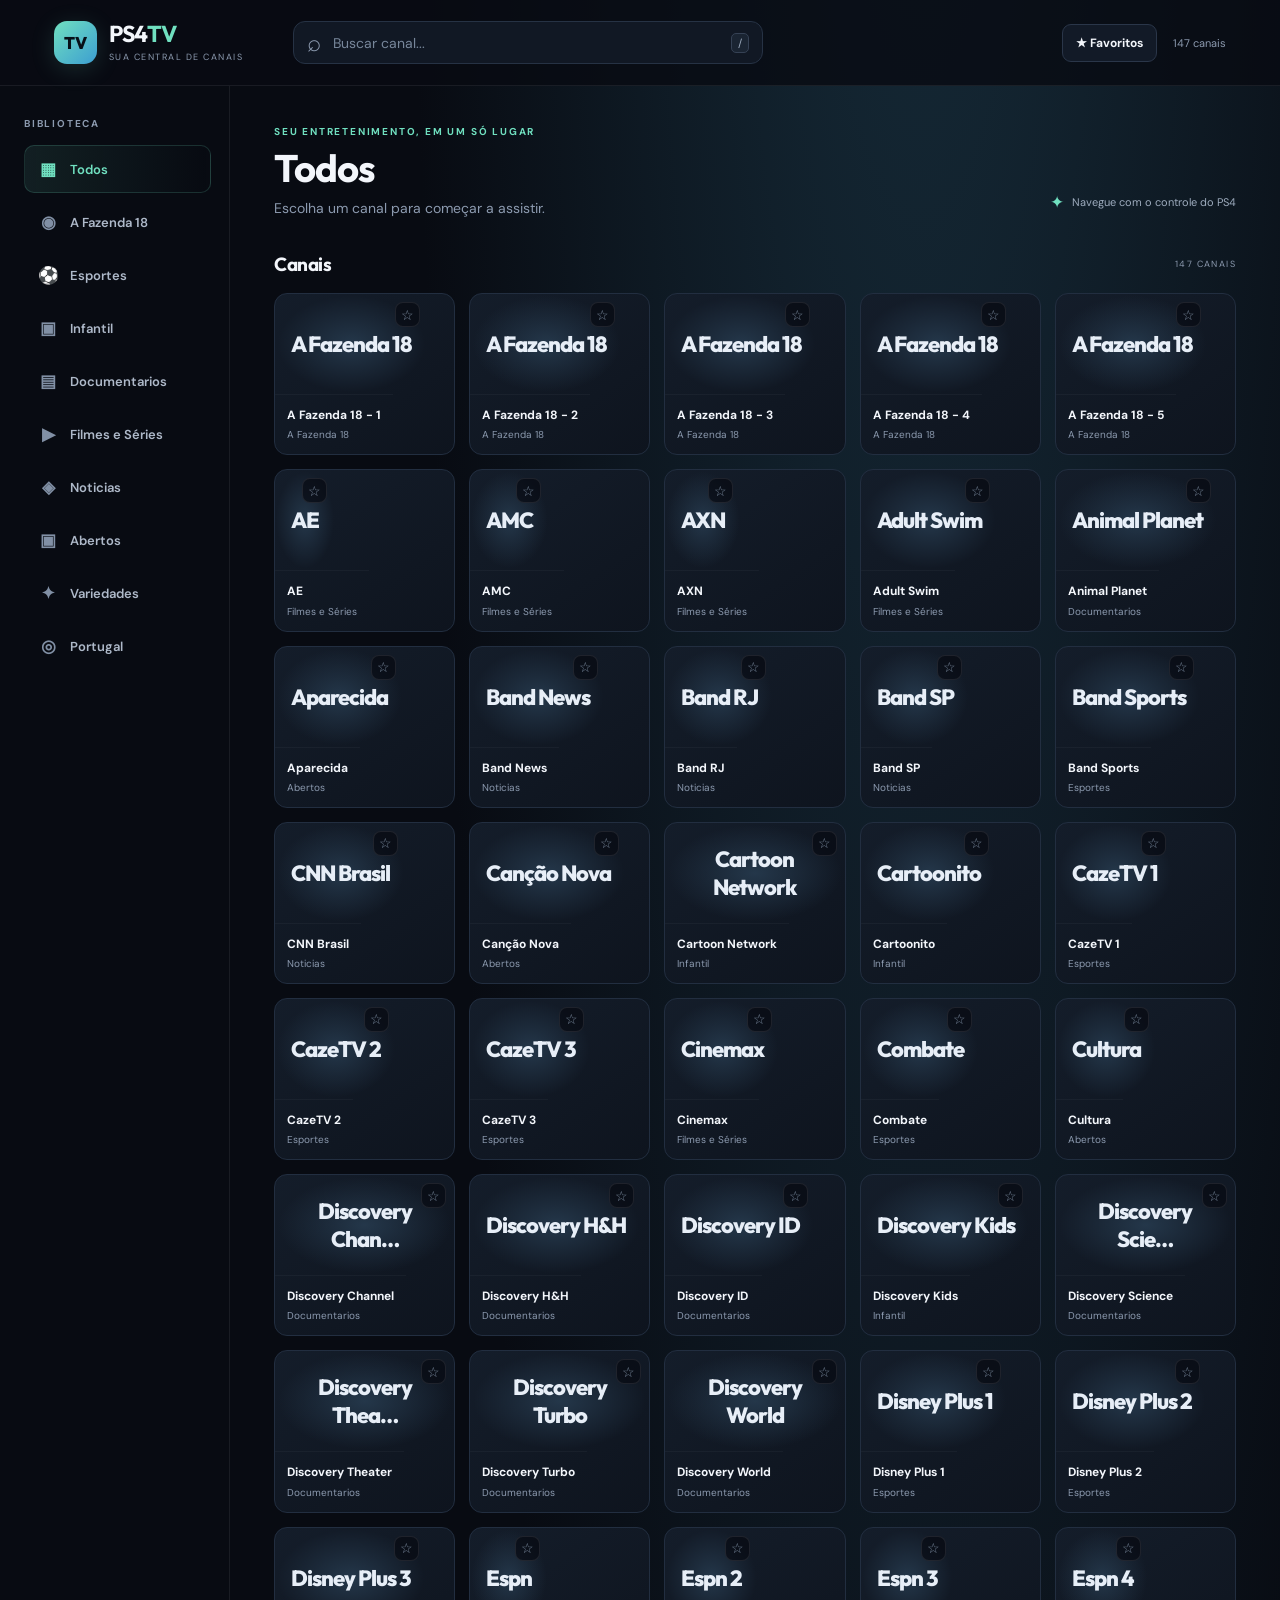
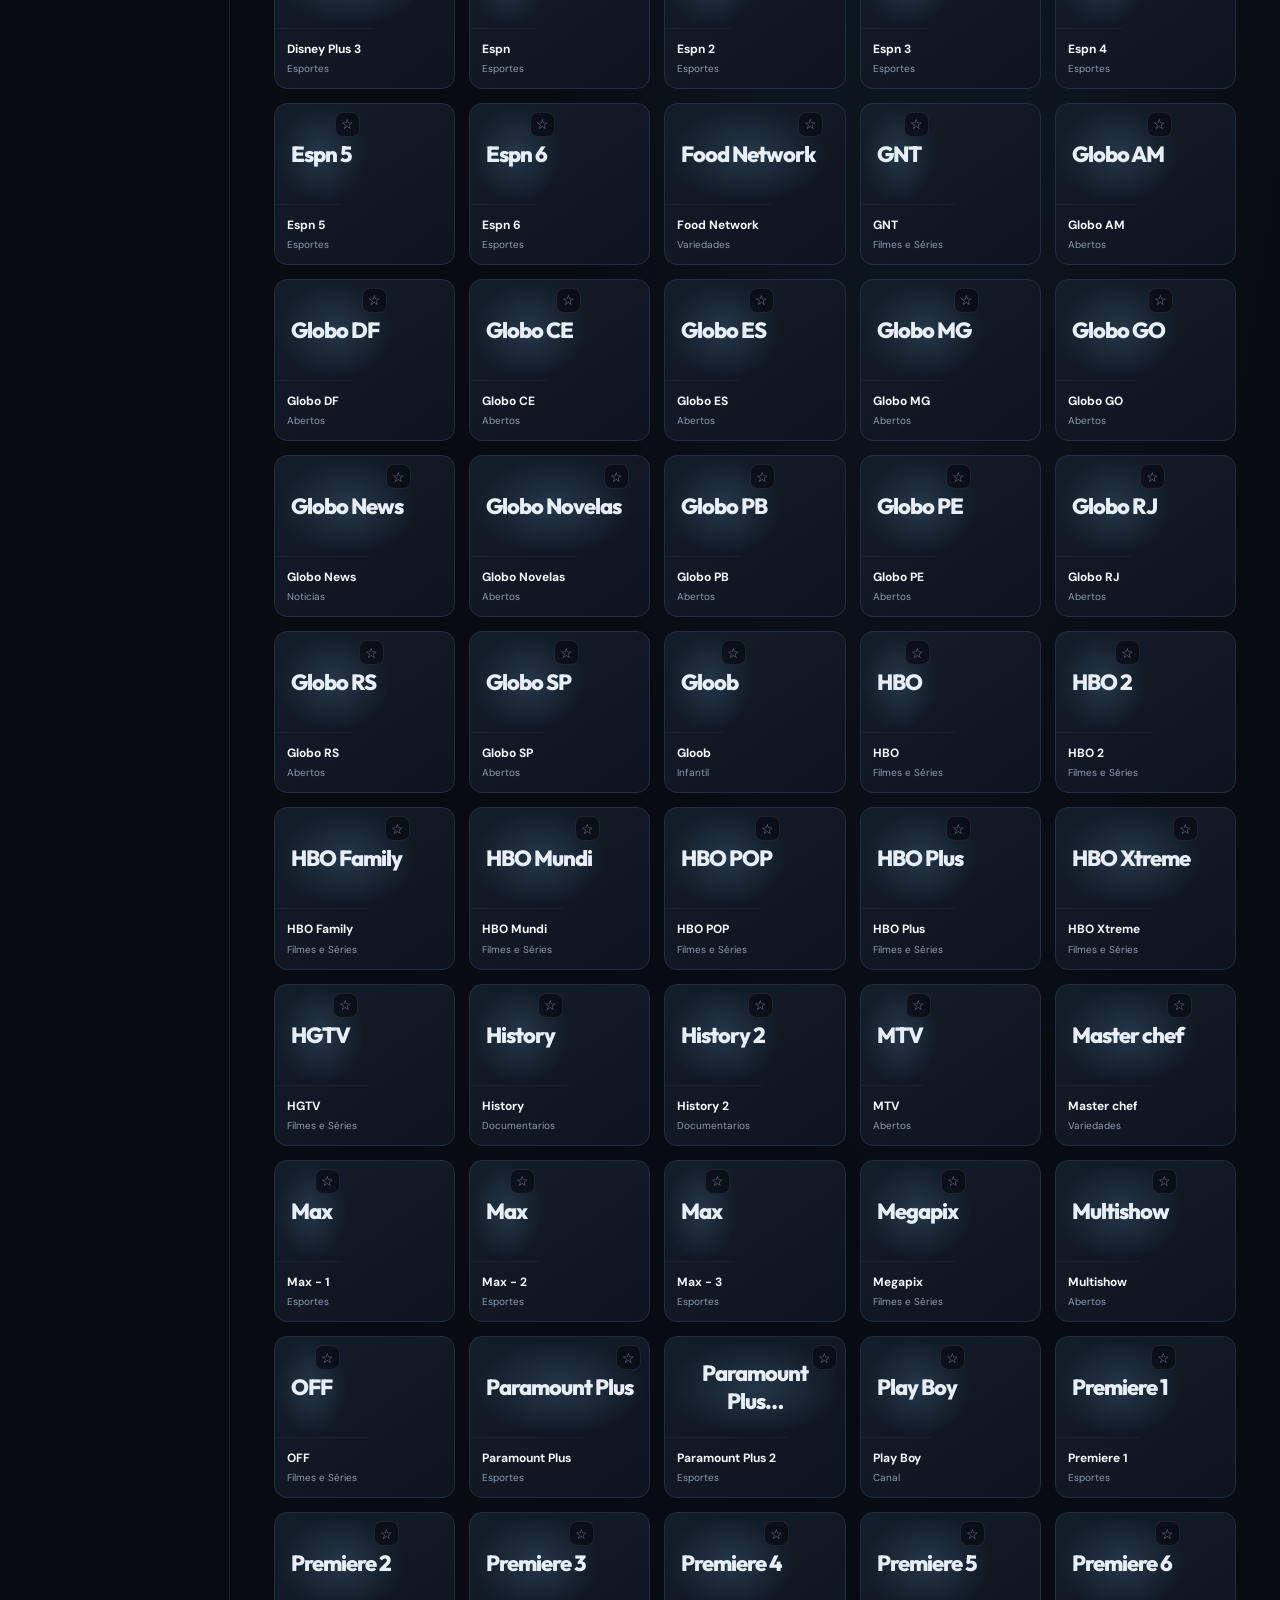
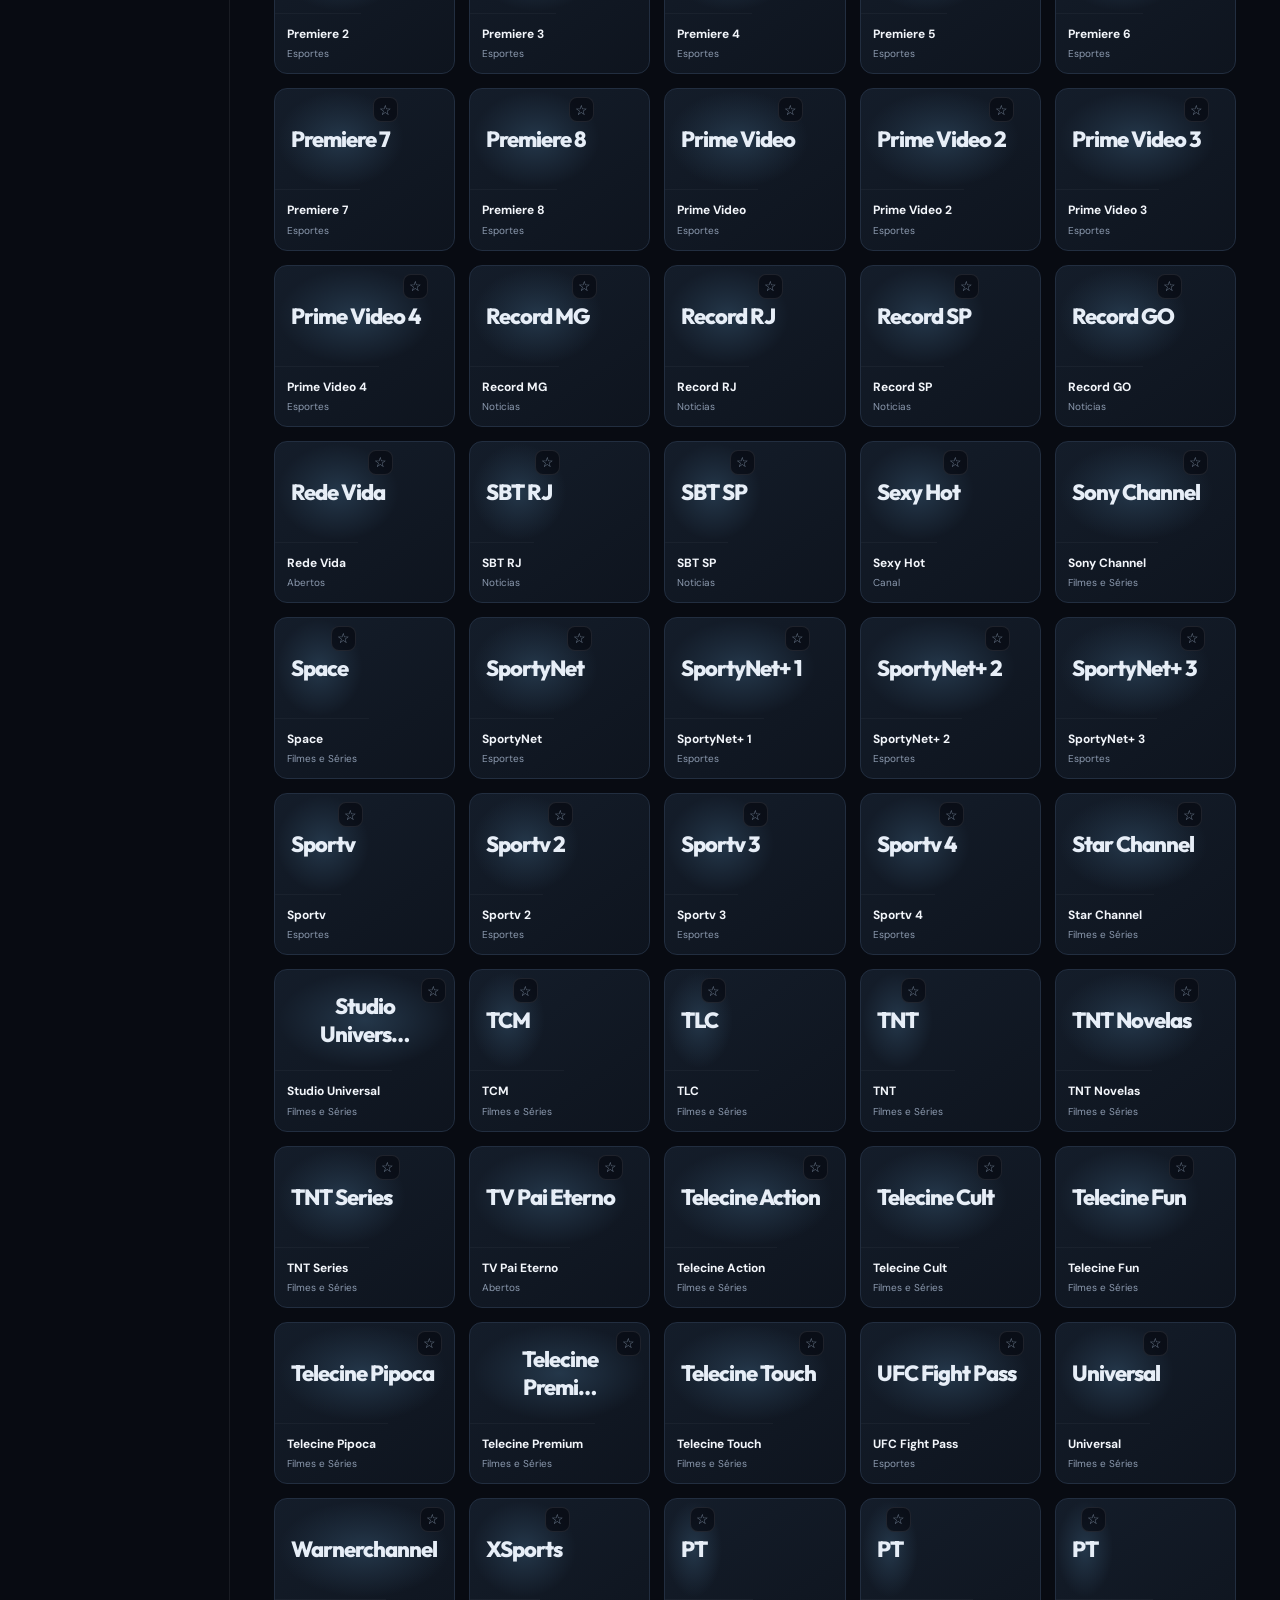
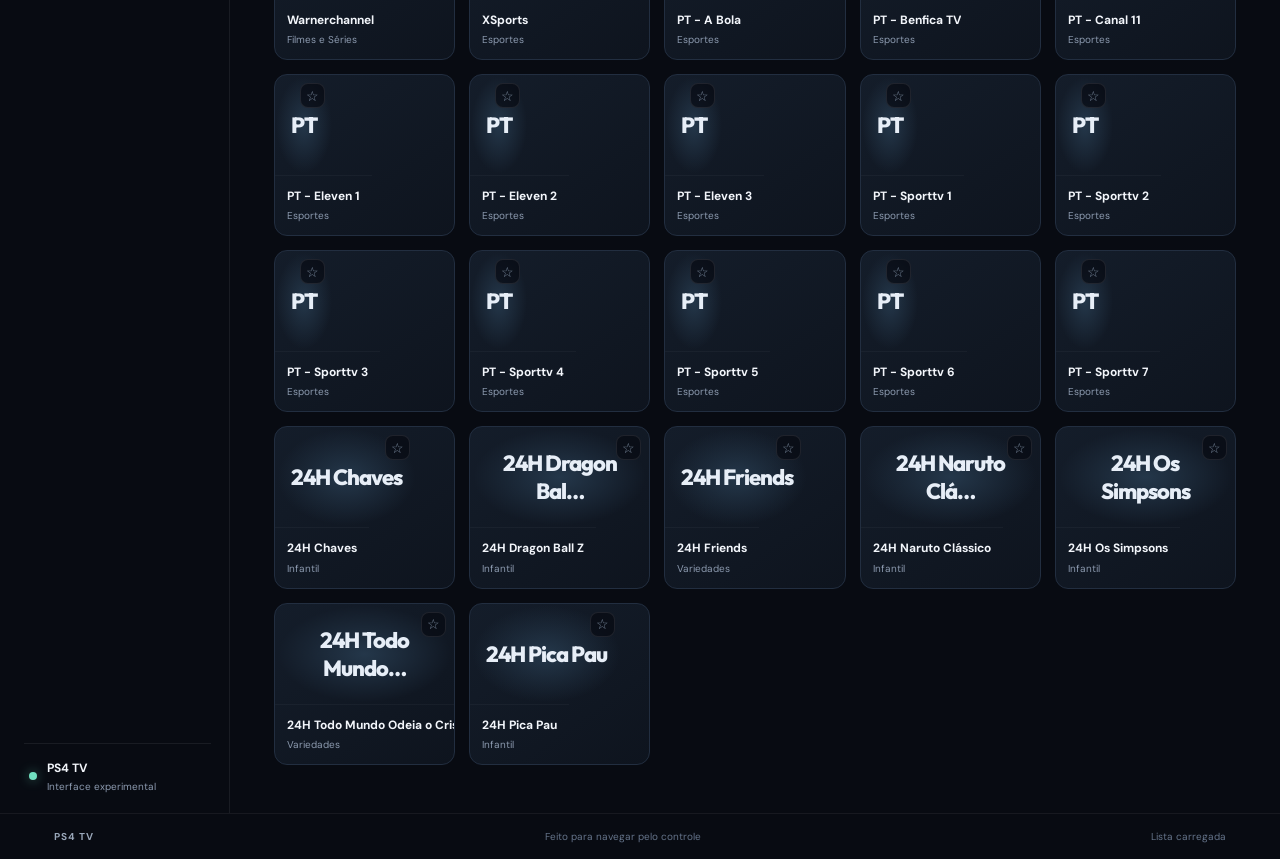
==== ps4-tv/index.html @ 23f9fdfe "Add files via upload" ====
<!doctype html>
<html lang="pt-BR">
<head>
  <meta charset="utf-8">
  <meta name="viewport" content="width=device-width, initial-scale=1, viewport-fit=cover">
  <meta name="theme-color" content="#080b12">
  <title>PS4 TV</title>
  <link rel="stylesheet" href="style.css">
</head>
<body>
  <div class="app-shell">
    <header class="topbar">
      <div class="brand" aria-label="PS4 TV">
        <div class="brand-mark">TV</div>
        <div><strong>PS4<span>TV</span></strong><small>SUA CENTRAL DE CANAIS</small></div>
      </div>
      <label class="search-wrap">
        <span aria-hidden="true">⌕</span>
        <input id="searchInput" type="search" placeholder="Buscar canal..." autocomplete="off" aria-label="Buscar canal">
        <kbd>/</kbd>
      </label>
      <div class="top-actions">
        <button id="favoritesToggle" class="ghost-button" type="button" aria-pressed="false">★ Favoritos</button>
        <span id="channelCount" class="channel-count">Carregando...</span>
      </div>
    </header>

    <div class="layout">
      <aside class="sidebar">
        <p class="side-label">BIBLIOTECA</p>
        <nav id="categoryNav" class="category-nav" aria-label="Categorias">
          <button class="category-button active" data-category="0" type="button"><span>▦</span> Todos</button>
        </nav>
        <div class="sidebar-bottom">
          <div class="status-dot"></div>
          <div><strong>PS4 TV</strong><small>Interface experimental</small></div>
        </div>
      </aside>

      <main class="main-content">
        <section id="homeView">
          <div class="welcome-row">
            <div>
              <p class="eyebrow">SEU ENTRETENIMENTO, EM UM SÓ LUGAR</p>
              <h1 id="sectionTitle">Todos os canais</h1>
              <p id="sectionSubtitle" class="subtitle">Escolha um canal para começar a assistir.</p>
            </div>
            <div class="remote-hint"><span>✦</span> Navegue com o controle do PS4</div>
          </div>
          <div id="recentSection" class="recent-section hidden">
            <div class="section-heading"><h2>Continuar assistindo</h2><span>ÚLTIMO ACESSADO</span></div>
            <div id="recentCard" class="recent-card"></div>
          </div>
          <div class="section-heading channels-heading"><h2 id="gridHeading">Canais</h2><span id="gridMeta"></span></div>
          <div id="channelGrid" class="channel-grid" aria-live="polite"></div>
          <div id="emptyState" class="empty-state hidden"><div>⌕</div><h2>Nenhum canal encontrado</h2><p>Tente outro nome ou selecione uma categoria diferente.</p></div>
        </section>

        <section id="playerView" class="player-view hidden">
          <div class="player-toolbar">
            <button id="backButton" class="back-button" type="button">← Voltar aos canais</button>
            <div class="now-playing"><span class="live-dot"></span> AGORA ASSISTINDO</div>
            <button id="openExternalButton" class="ghost-button" type="button">Abrir link ↗</button>
          </div>
          <div class="player-frame-wrap">
            <div id="playerPlaceholder" class="player-placeholder">
              <div class="placeholder-logo">TV</div>
              <h2 id="playerChannelName">Canal</h2>
              <p>Carregando transmissão...</p>
              <div class="loading-bar"><i></i></div>
              <p class="player-tip">Se o vídeo não aparecer, use <strong>“Abrir link”</strong> para testar a página original do canal.</p>
            </div>
            <iframe id="channelFrame" title="Reprodutor do canal" allow="autoplay; fullscreen; encrypted-media; picture-in-picture" allowfullscreen referrerpolicy="strict-origin-when-cross-origin"></iframe>
          </div>
          <div class="player-info"><div><p class="eyebrow">CANAL SELECIONADO</p><h1 id="playerInfoName">Canal</h1></div><p>Pressione <kbd>O</kbd> ou selecione “Voltar aos canais” para retornar.</p></div>
        </section>
      </main>
    </div>
    <footer class="footer"><span>PS4 TV</span><span>Feito para navegar pelo controle</span><span id="footerStatus">Pronto</span></footer>
  </div>
  <div id="toast" class="toast" role="status" aria-live="polite"></div>
  <script src="app.js"></script>
</body>
</html>
---- ps4-tv/style.css ----
@import url('https://fonts.googleapis.com/css2?family=DM+Sans:wght@400;500;600;700&family=Outfit:wght@400;500;600;700;800&display=swap');
:root{color-scheme:dark;--bg:#080b12;--panel:#101621;--panel2:#151e2b;--line:#253144;--muted:#8c9aaf;--text:#f3f6fb;--accent:#70e0c0;--accent2:#a0f1da;--focus:#f7cb75}
*{box-sizing:border-box}
html{background:var(--bg);scroll-behavior:smooth}
body{margin:0;background:radial-gradient(ellipse at 72% -15%,#172e3c 0,transparent 40%),var(--bg);color:var(--text);font-family:'DM Sans',Arial,sans-serif;min-height:100vh}
button,input{font:inherit}
button{color:inherit;cursor:pointer}
button:focus-visible,input:focus-visible,.channel-card:focus-visible{outline:3px solid var(--focus);outline-offset:3px}
.app-shell{min-height:100vh;display:flex;flex-direction:column}
.topbar{height:86px;display:flex;align-items:center;gap:34px;padding:0 4.2%;border-bottom:1px solid rgba(255,255,255,.07);background:rgba(8,11,18,.8)}
.brand{display:flex;align-items:center;gap:12px;min-width:205px}
.brand-mark{height:43px;width:43px;border-radius:13px;background:linear-gradient(135deg,var(--accent),#3c9ed1);color:#071018;font-family:Outfit,sans-serif;font-size:17px;font-weight:800;display:grid;place-items:center;box-shadow:0 5px 25px #70e0c028}
.brand strong{font-family:Outfit,sans-serif;font-size:23px;letter-spacing:-.8px;display:block;line-height:1}
.brand strong span{color:var(--accent)}
.brand small{display:block;color:var(--muted);font-size:9px;letter-spacing:1.5px;margin-top:6px}
.search-wrap{height:43px;max-width:470px;flex:1;display:flex;align-items:center;gap:10px;background:#111824;border:1px solid #263244;border-radius:12px;padding:0 13px;color:var(--muted)}
.search-wrap>span{font-size:24px;line-height:1}
.search-wrap input{width:100%;min-width:0;border:0;outline:0;background:transparent;color:var(--text);font-size:14px}
.search-wrap input::placeholder{color:#77869a}
kbd{font-family:inherit;border:1px solid #354154;background:#1a2432;border-radius:5px;padding:2px 6px;color:#9caabd;font-size:11px}
.top-actions{display:flex;align-items:center;gap:16px;margin-left:auto}
.ghost-button{border:1px solid #2a3649;background:#121a27;padding:10px 13px;border-radius:9px;font-size:12px;font-weight:700;white-space:nowrap}
.ghost-button[aria-pressed="true"]{border-color:var(--accent);color:var(--accent);background:#70e0c012}
.channel-count{font-size:11px;color:var(--muted);white-space:nowrap}
.layout{display:grid;grid-template-columns:230px minmax(0,1fr);flex:1}
.sidebar{border-right:1px solid rgba(255,255,255,.07);padding:31px 18px 20px 24px;display:flex;flex-direction:column;min-height:calc(100vh - 132px)}
.side-label,.eyebrow{font-size:10px;letter-spacing:1.8px;font-weight:700;color:var(--muted);margin:0 0 15px}
.category-nav{display:flex;flex-direction:column;gap:5px}
.category-button{width:100%;display:flex;align-items:center;gap:12px;text-align:left;padding:12px 13px;background:transparent;border:1px solid transparent;border-radius:10px;color:#aeb9c9;font-size:13px;font-weight:600}
.category-button span{font-size:17px;width:20px;text-align:center;color:#8190a5}
.category-button:hover{background:#131b28;color:#fff}
.category-button.active{background:linear-gradient(90deg,#70e0c019,transparent);border-color:#70e0c02b;color:var(--accent)}
.category-button.active span{color:var(--accent)}
.sidebar-bottom{margin-top:auto;padding:16px 5px 0;border-top:1px solid rgba(255,255,255,.07);display:flex;align-items:center;gap:10px}
.status-dot{width:8px;height:8px;border-radius:50%;background:var(--accent);box-shadow:0 0 12px #70e0c077}
.sidebar-bottom strong,.sidebar-bottom small{display:block}.sidebar-bottom strong{font-size:12px}.sidebar-bottom small{font-size:10px;color:var(--muted);margin-top:4px}
.main-content{padding:39px 4.2% 48px;min-width:0}
.welcome-row{display:flex;align-items:flex-end;justify-content:space-between;gap:20px;margin-bottom:35px}
.eyebrow{color:var(--accent);margin-bottom:9px}
h1,h2,p{margin-top:0}
h1{font-family:Outfit,sans-serif;font-size:clamp(27px,3vw,40px);line-height:1.1;letter-spacing:-1.1px;margin-bottom:10px}
.subtitle{color:var(--muted);font-size:14px;margin-bottom:0}
.remote-hint{display:flex;align-items:center;gap:8px;color:#9eacbe;font-size:11px;padding-bottom:4px;white-space:nowrap}
.remote-hint span{color:var(--accent);font-size:17px}
.section-heading{display:flex;align-items:center;justify-content:space-between;margin:0 0 17px}
.section-heading h2{font-family:Outfit,sans-serif;font-size:19px;letter-spacing:-.4px;margin:0}
.section-heading>span{font-size:9px;color:var(--muted);letter-spacing:1.4px}
.channels-heading{margin-top:2px}
.channel-grid{display:grid;grid-template-columns:repeat(5,minmax(0,1fr));gap:14px}
.channel-card{position:relative;min-width:0;text-align:left;padding:0;border:1px solid #222e40;border-radius:13px;overflow:hidden;background:linear-gradient(145deg,#141d2a,#0e141e);transition:transform .15s,border-color .15s,background .15s;display:flex;flex-direction:column}
.channel-card:hover,.channel-card:focus-visible{transform:translateY(-3px);border-color:#70e0c0a8;background:#172431}
.channel-art{height:100px;display:grid;place-items:center;padding:16px;background:radial-gradient(ellipse at center,#24374a 0,transparent 68%);position:relative}
.channel-art img{max-width:100%;max-height:67px;object-fit:contain;filter:drop-shadow(0 3px 8px #0005)}
.channel-art .fallback-logo{font-family:Outfit,sans-serif;font-size:22px;font-weight:800;color:#e7eef7;letter-spacing:-1px;text-align:center}
.favorite-star{position:absolute;right:8px;top:8px;width:25px;height:25px;border:1px solid #ffffff16;background:#080b12b8;border-radius:8px;color:#78879b;font-size:14px;display:grid;place-items:center;padding:0}
.favorite-star.is-favorite{color:var(--focus);border-color:#f7cb7540}
.card-copy{padding:12px 12px 13px;border-top:1px solid #ffffff09;display:flex;flex-direction:column;gap:5px}
.card-name{font-size:12px;font-weight:700;line-height:1.35;overflow:hidden;text-overflow:ellipsis;white-space:nowrap}
.card-category{font-size:10px;color:var(--muted);overflow:hidden;text-overflow:ellipsis;white-space:nowrap}
.recent-section{margin-bottom:31px}
.recent-card{max-width:520px}
.recent-card .channel-card{display:grid;grid-template-columns:130px 1fr;align-items:stretch}
.recent-card .channel-art{height:83px}.recent-card .card-copy{justify-content:center;border-top:0;border-left:1px solid #ffffff09}
.hidden{display:none!important}
.empty-state{text-align:center;padding:70px 20px;color:var(--muted)}
.empty-state>div{font-size:45px;color:#5d6b7f}.empty-state h2{font-family:Outfit,sans-serif;color:var(--text);margin:12px 0}.empty-state p{font-size:13px}
.footer{height:46px;border-top:1px solid rgba(255,255,255,.06);display:flex;align-items:center;justify-content:space-between;padding:0 4.2%;font-size:10px;color:#65748a}
.footer span:first-child{font-weight:700;color:#9aa8ba;letter-spacing:1px}
.player-view{min-height:65vh}
.player-toolbar{display:flex;align-items:center;gap:16px;margin-bottom:18px}
.back-button{background:#151e2b;border:1px solid #2a374a;border-radius:9px;padding:11px 14px;font-size:12px;font-weight:700}
.now-playing{font-size:10px;color:#c4cfdd;letter-spacing:1.5px;display:flex;align-items:center;gap:8px}
.live-dot{width:7px;height:7px;border-radius:50%;background:#f06f77;box-shadow:0 0 12px #f06f7780}
.player-toolbar .ghost-button{margin-left:auto}
.player-frame-wrap{height:min(65vh,650px);min-height:310px;position:relative;border:1px solid #29374a;border-radius:15px;overflow:hidden;background:#020306;display:grid;place-items:center}
#channelFrame{position:absolute;inset:0;width:100%;height:100%;border:0;background:#000}
.player-placeholder{position:absolute;z-index:1;display:flex;flex-direction:column;align-items:center;text-align:center;gap:9px;padding:25px;pointer-events:none}
.player-placeholder h2{font-family:Outfit,sans-serif;margin:4px 0 0;font-size:24px}.player-placeholder p{color:#9ba9bc;font-size:12px;margin:0}
.placeholder-logo{height:55px;width:55px;border-radius:16px;background:linear-gradient(135deg,var(--accent),#3c9ed1);color:#071018;font-family:Outfit,sans-serif;font-size:21px;font-weight:800;display:grid;place-items:center}
.loading-bar{width:130px;height:3px;background:#253144;border-radius:4px;overflow:hidden;margin:7px 0}
.loading-bar i{display:block;width:40%;height:100%;background:var(--accent);animation:loading 1.3s infinite ease-in-out}
@keyframes loading{0%{transform:translateX(-100%)}100%{transform:translateX(350%)}}
.player-placeholder .player-tip{max-width:420px;margin-top:10px;line-height:1.6}
.player-info{display:flex;justify-content:space-between;align-items:center;gap:20px;padding:23px 2px}
.player-info h1{font-size:26px;margin:0}.player-info>p{font-size:11px;color:var(--muted);margin:0}
.toast{position:fixed;bottom:60px;left:50%;transform:translate(-50%,15px);padding:11px 16px;background:#1c2938;border:1px solid #35465c;border-radius:10px;color:#f4f7fb;font-size:12px;opacity:0;pointer-events:none;transition:opacity .2s,transform .2s;z-index:20;max-width:80vw;text-align:center}
.toast.show{opacity:1;transform:translate(-50%,0)}
@media(max-width:1250px){.channel-grid{grid-template-columns:repeat(4,minmax(0,1fr))}.topbar{gap:20px}.brand{min-width:170px}}
@media(max-width:900px){.layout{grid-template-columns:180px minmax(0,1fr)}.sidebar{padding-left:14px;padding-right:12px}.channel-grid{grid-template-columns:repeat(3,minmax(0,1fr))}.channel-count{display:none}.main-content{padding-left:25px;padding-right:25px}.remote-hint{display:none}}
@media(max-width:620px){.topbar{height:auto;min-height:78px;padding:14px 16px;flex-wrap:wrap;gap:12px}.brand{min-width:0;flex:1}.brand-mark{width:36px;height:36px}.brand strong{font-size:20px}.brand small{font-size:8px}.search-wrap{order:3;flex-basis:100%;max-width:none}.top-actions{margin-left:0}.ghost-button{padding:9px}.layout{display:block}.sidebar{min-height:0;padding:12px 14px;border-right:0;border-bottom:1px solid #ffffff0d}.side-label{display:none}.category-nav{flex-direction:row;overflow-x:auto;padding:2px 0}.category-button{width:auto;white-space:nowrap;padding:9px 12px}.sidebar-bottom{display:none}.main-content{padding:27px 16px}.welcome-row{margin-bottom:27px}.channel-grid{grid-template-columns:repeat(2,minmax(0,1fr));gap:10px}.channel-art{height:83px}.card-copy{padding:10px}.footer{padding:0 16px}.footer span:nth-child(2){display:none}.player-frame-wrap{min-height:240px;height:50vh}.player-info{align-items:flex-start;flex-direction:column}.now-playing{display:none}}
@media(prefers-reduced-motion:reduce){*,*::before,*::after{animation-duration:.01ms!important;scroll-behavior:auto!important;transition-duration:.01ms!important}}
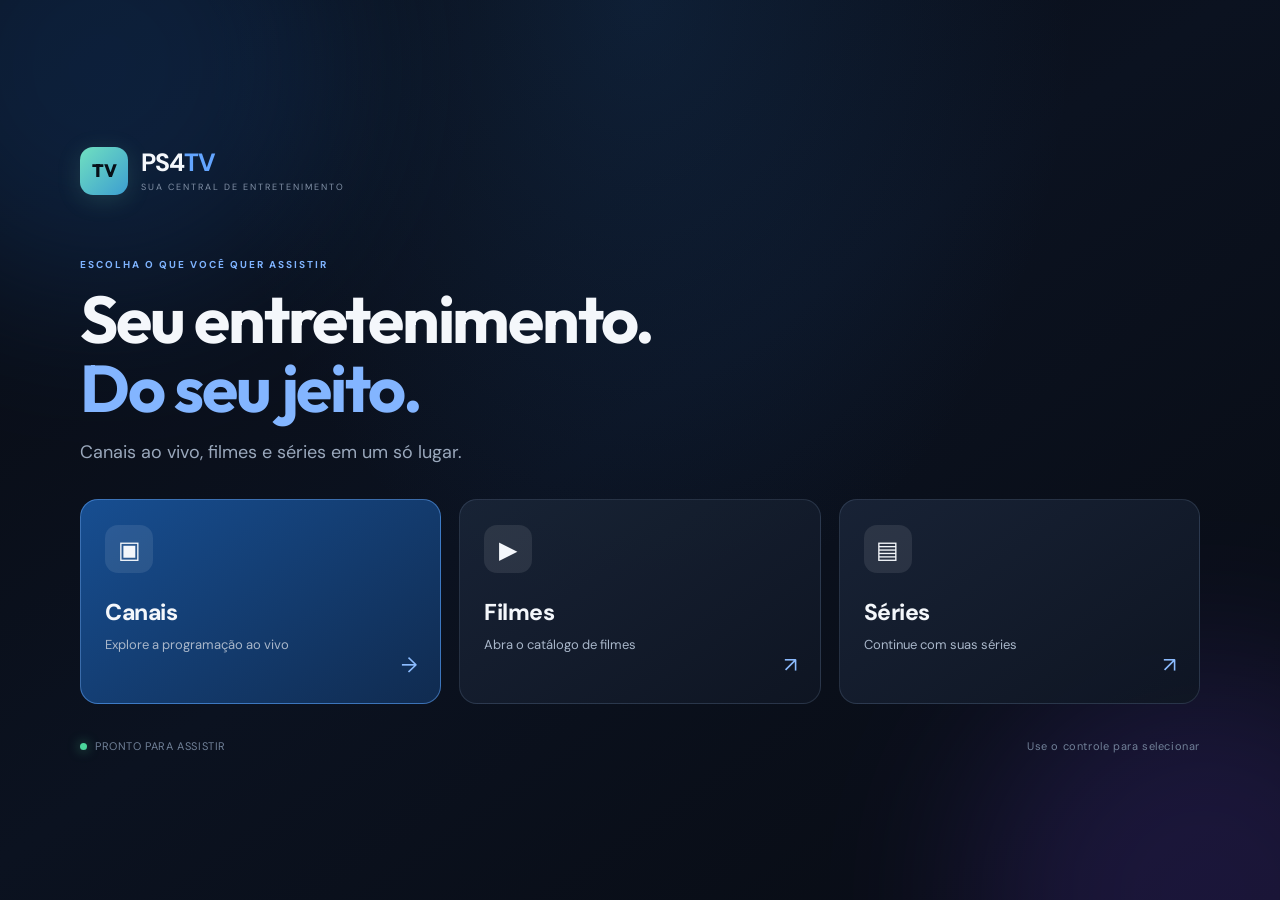
==== commit 66cc4666: "Add files via upload" ====
--- a/ps4-tv/index.html
+++ b/ps4-tv/index.html
@@ -8,7 +8,43 @@
   <link rel="stylesheet" href="style.css">
 </head>
 <body>
-  <div class="app-shell">
+
+  <main id="launcherView" class="launcher-view" aria-label="Menu principal">
+    <div class="launcher-glow launcher-glow-one"></div>
+    <div class="launcher-glow launcher-glow-two"></div>
+    <section class="launcher-content">
+      <div class="launcher-brand">
+        <div class="brand-mark launcher-mark">TV</div>
+        <div><strong>PS4<span>TV</span></strong><small>SUA CENTRAL DE ENTRETENIMENTO</small></div>
+      </div>
+      <p class="eyebrow launcher-eyebrow">ESCOLHA O QUE VOCÊ QUER ASSISTIR</p>
+      <h1 class="launcher-title">Seu entretenimento.<br><span>Do seu jeito.</span></h1>
+      <p class="launcher-subtitle">Canais ao vivo, filmes e séries em um só lugar.</p>
+      <div class="launcher-buttons">
+        <button id="launchChannels" class="launcher-card launcher-card-primary" type="button">
+          <span class="launcher-icon" aria-hidden="true">▣</span>
+          <span class="launcher-card-title">Canais</span>
+          <span class="launcher-card-description">Explore a programação ao vivo</span>
+          <span class="launcher-card-arrow" aria-hidden="true">→</span>
+        </button>
+        <button id="launchMovies" class="launcher-card" type="button" data-watch="filmes">
+          <span class="launcher-icon" aria-hidden="true">▶</span>
+          <span class="launcher-card-title">Filmes</span>
+          <span class="launcher-card-description">Abra o catálogo de filmes</span>
+          <span class="launcher-card-arrow" aria-hidden="true">↗</span>
+        </button>
+        <button id="launchSeries" class="launcher-card" type="button" data-watch="series">
+          <span class="launcher-icon" aria-hidden="true">▤</span>
+          <span class="launcher-card-title">Séries</span>
+          <span class="launcher-card-description">Continue com suas séries</span>
+          <span class="launcher-card-arrow" aria-hidden="true">↗</span>
+        </button>
+      </div>
+      <div class="launcher-footer"><span><i class="launcher-status-dot"></i> PRONTO PARA ASSISTIR</span><span>Use o controle para selecionar</span></div>
+    </section>
+  </main>
+
+  <div class="app-shell hidden">
     <header class="topbar">
       <div class="brand" aria-label="PS4 TV">
         <div class="brand-mark">TV</div>
--- a/ps4-tv/style.css
+++ b/ps4-tv/style.css
@@ -89,3 +89,99 @@
 @media(max-width:900px){.layout{grid-template-columns:180px minmax(0,1fr)}.sidebar{padding-left:14px;padding-right:12px}.channel-grid{grid-template-columns:repeat(3,minmax(0,1fr))}.channel-count{display:none}.main-content{padding-left:25px;padding-right:25px}.remote-hint{display:none}}
 @media(max-width:620px){.topbar{height:auto;min-height:78px;padding:14px 16px;flex-wrap:wrap;gap:12px}.brand{min-width:0;flex:1}.brand-mark{width:36px;height:36px}.brand strong{font-size:20px}.brand small{font-size:8px}.search-wrap{order:3;flex-basis:100%;max-width:none}.top-actions{margin-left:0}.ghost-button{padding:9px}.layout{display:block}.sidebar{min-height:0;padding:12px 14px;border-right:0;border-bottom:1px solid #ffffff0d}.side-label{display:none}.category-nav{flex-direction:row;overflow-x:auto;padding:2px 0}.category-button{width:auto;white-space:nowrap;padding:9px 12px}.sidebar-bottom{display:none}.main-content{padding:27px 16px}.welcome-row{margin-bottom:27px}.channel-grid{grid-template-columns:repeat(2,minmax(0,1fr));gap:10px}.channel-art{height:83px}.card-copy{padding:10px}.footer{padding:0 16px}.footer span:nth-child(2){display:none}.player-frame-wrap{min-height:240px;height:50vh}.player-info{align-items:flex-start;flex-direction:column}.now-playing{display:none}}
 @media(prefers-reduced-motion:reduce){*,*::before,*::after{animation-duration:.01ms!important;scroll-behavior:auto!important;transition-duration:.01ms!important}}
+
+
+/* --- Nova tela inicial de categorias --- */
+.launcher-view {
+  position: fixed;
+  inset: 0;
+  z-index: 100;
+  min-height: 100vh;
+  min-height: 100dvh;
+  overflow: auto;
+  display: grid;
+  place-items: center;
+  padding: clamp(24px, 5vw, 64px);
+  isolation: isolate;
+  background:
+    radial-gradient(ellipse at 50% 0%, rgba(32, 90, 155, .22), transparent 48%),
+    linear-gradient(145deg, #080b12 0%, #0b1220 48%, #080b12 100%);
+  color: #f4f7fb;
+}
+.launcher-glow {
+  position: absolute;
+  z-index: -1;
+  width: 36vw;
+  height: 36vw;
+  min-width: 260px;
+  min-height: 260px;
+  border-radius: 50%;
+  filter: blur(85px);
+  opacity: .16;
+  pointer-events: none;
+}
+.launcher-glow-one { top: -18%; left: -10%; background: #2585ff; }
+.launcher-glow-two { right: -12%; bottom: -25%; background: #7c4dff; }
+.launcher-content { width: min(1120px, 100%); margin: auto; }
+.launcher-brand { display: flex; align-items: center; gap: 13px; margin-bottom: clamp(35px, 7vh, 76px); }
+.launcher-brand strong { display: block; font-size: 25px; letter-spacing: -.8px; line-height: 1.1; }
+.launcher-brand strong span { color: #63a5ff; }
+.launcher-brand small { display: block; margin-top: 5px; color: #8291a7; font-size: 9px; letter-spacing: 2px; }
+.launcher-mark { display: grid; place-items: center; width: 48px; height: 48px; font-size: 18px; }
+.launcher-eyebrow { margin-bottom: 14px; color: #7fb4ff; letter-spacing: 2px; }
+.launcher-title { margin: 0; font-size: clamp(38px, 5.2vw, 66px); line-height: 1.04; letter-spacing: -2.2px; }
+.launcher-title span { color: #83b5ff; }
+.launcher-subtitle { margin: 18px 0 35px; color: #9aa8bc; font-size: clamp(15px, 1.6vw, 18px); }
+.launcher-buttons { display: grid; grid-template-columns: repeat(3, minmax(0, 1fr)); gap: 18px; }
+.launcher-card {
+  position: relative;
+  display: flex;
+  min-height: 205px;
+  flex-direction: column;
+  align-items: flex-start;
+  padding: 25px 24px 23px;
+  text-align: left;
+  color: #f4f7fb;
+  background: linear-gradient(145deg, rgba(25, 36, 55, .95), rgba(15, 22, 35, .95));
+  border: 1px solid rgba(150, 175, 210, .17);
+  border-radius: 18px;
+  cursor: pointer;
+  transition: transform .16s ease, border-color .16s ease, background .16s ease, box-shadow .16s ease;
+  font: inherit;
+}
+.launcher-card-primary { background: linear-gradient(145deg, #174e91, #102b50); border-color: rgba(101, 170, 255, .5); }
+.launcher-card:focus-visible, .launcher-card:hover {
+  outline: none;
+  transform: translateY(-4px);
+  border-color: #83b5ff;
+  box-shadow: 0 0 0 3px rgba(87, 155, 255, .2), 0 18px 45px rgba(0, 0, 0, .25);
+}
+.launcher-card:focus-visible { box-shadow: 0 0 0 4px rgba(131, 181, 255, .38), 0 18px 45px rgba(0, 0, 0, .3); }
+.launcher-icon { display: grid; place-items: center; width: 48px; height: 48px; margin-bottom: 24px; border-radius: 13px; background: rgba(255,255,255,.09); font-size: 24px; }
+.launcher-card-title { font-size: 23px; font-weight: 750; letter-spacing: -.5px; }
+.launcher-card-description { margin-top: 8px; padding-right: 18px; color: #a9b7ca; font-size: 13px; line-height: 1.5; }
+.launcher-card-arrow { position: absolute; right: 23px; bottom: 24px; color: #8cbcff; font-size: 21px; }
+.launcher-footer { display: flex; justify-content: space-between; gap: 15px; margin-top: 35px; color: #718198; font-size: 11px; letter-spacing: .6px; }
+.launcher-footer > span:first-child { display: flex; align-items: center; gap: 8px; }
+.launcher-status-dot { width: 7px; height: 7px; border-radius: 50%; background: #4bd69b; box-shadow: 0 0 12px rgba(75,214,155,.6); }
+.watch-page { position: fixed; inset: 0; overflow: hidden; background: #05070b; color: #fff; }
+.watch-frame { position: absolute; inset: 0; width: 100%; height: 100%; border: 0; background: #05070b; }
+.watch-toolbar { position: absolute; z-index: 5; top: 14px; left: 14px; right: 14px; display: flex; justify-content: space-between; gap: 12px; opacity: 0; transition: opacity .2s ease; pointer-events: none; }
+.watch-page:hover .watch-toolbar, .watch-toolbar:focus-within { opacity: 1; }
+.watch-toolbar button, .watch-fallback button { pointer-events: auto; border: 1px solid rgba(255,255,255,.22); border-radius: 9px; background: rgba(7,12,20,.88); color: #fff; padding: 11px 15px; font: inherit; cursor: pointer; }
+.watch-toolbar button:focus-visible, .watch-fallback button:focus-visible { outline: 3px solid #83b5ff; }
+.watch-fallback { position: absolute; z-index: 4; left: 50%; bottom: 24px; transform: translateX(-50%); display: flex; align-items: center; gap: 10px; max-width: calc(100vw - 30px); padding: 10px; border: 1px solid rgba(255,255,255,.12); border-radius: 12px; background: rgba(7,12,20,.92); color: #c4cfdf; font-size: 13px; }
+.watch-fallback[hidden] { display: none; }
+@media (max-width: 760px) {
+  .launcher-view { padding: 26px 20px; align-items: start; }
+  .launcher-brand { margin-bottom: 38px; }
+  .launcher-title { letter-spacing: -1.2px; }
+  .launcher-buttons { grid-template-columns: 1fr; gap: 12px; }
+  .launcher-card { min-height: 125px; padding: 19px 20px; }
+  .launcher-icon { width: 39px; height: 39px; margin-bottom: 12px; font-size: 20px; }
+  .launcher-card-title { font-size: 20px; }
+  .launcher-footer { flex-wrap: wrap; margin-top: 25px; }
+}
+@media (prefers-reduced-motion: reduce) {
+  .launcher-card, .watch-toolbar { transition: none; }
+}
